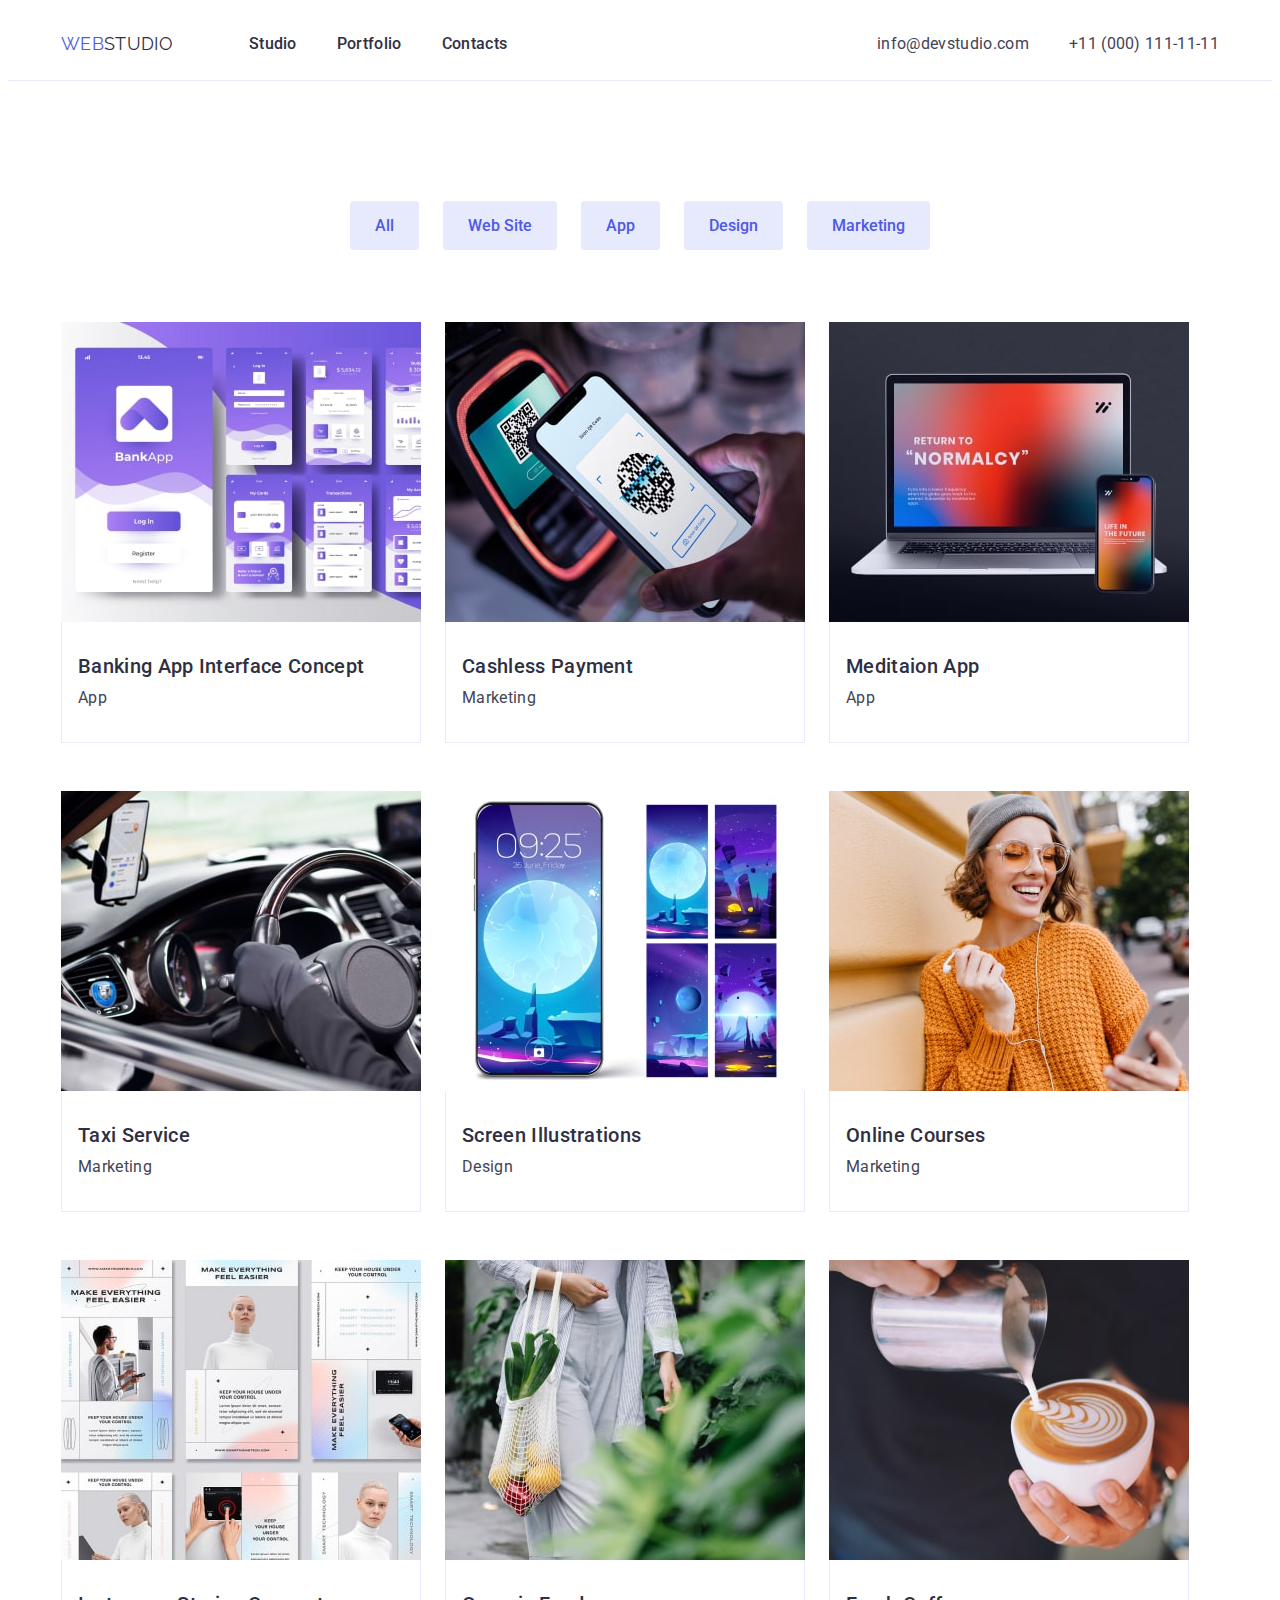
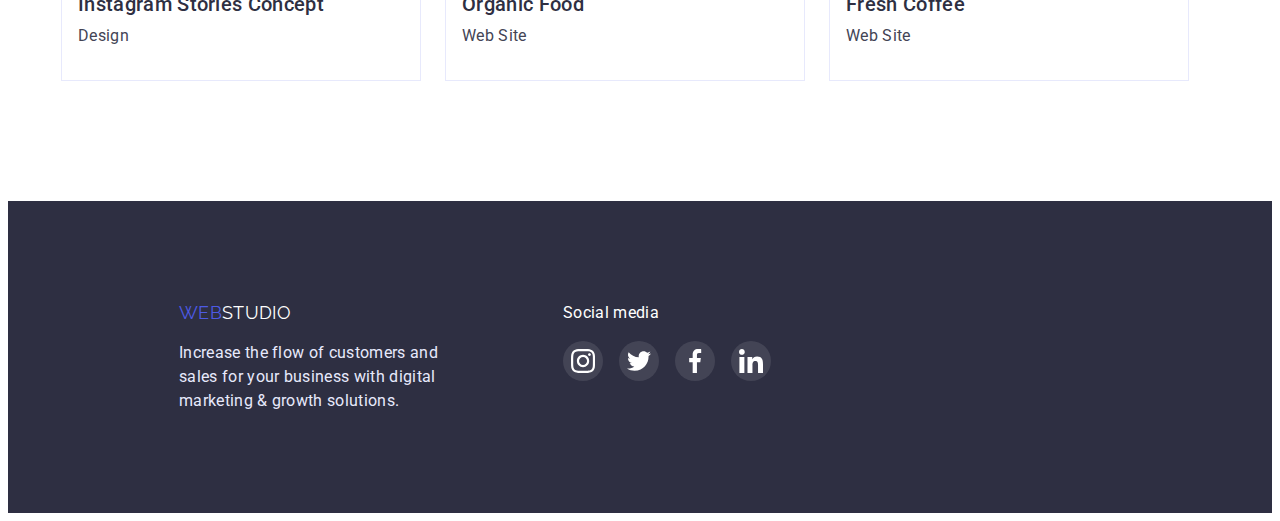
==== portfolio.html @ f692bac1 "Create portfolio.html" ====
<!DOCTYPE html>
<html lang="en">
	<head>
		<meta charset="UTF-8" />
		<meta http-equiv="X-UA-Compatible" content="IE=edge" />
		<meta name="viewport" content="width=device-width, initial-scale=1.0" />
		<title>WebStudio</title>
		<link
			rel="stylesheet"
			href="https://cdnjs.cloudflare.com/ajax/libs/modern-normalize/1.1.0/modern-normalize.min.css"
			integrity="sha512-wpPYUAdjBVSE4KJnH1VR1HeZfpl1ub8YT/NKx4PuQ5NmX2tKuGu6U/JRp5y+Y8XG2tV+wKQpNHVUX03MfMFn9Q=="
			crossorigin="anonymous"
			referrerpolicy="no-referrer"
		/>
		<link rel="preconnect" href="https://fonts.googleapis.com" />
		<link rel="preconnect" href="https://fonts.gstatic.com" crossorigin />
		<link rel="preconnect" href="https://fonts.googleapis.com" />
		<link rel="preconnect" href="https://fonts.gstatic.com" crossorigin />
		<link
			href="https://fonts.googleapis.com/css2?family=Raleway:wght@800&family=Roboto:wght@400;500;700;900&display=swap"
			rel="stylesheet"
		/>
		<link rel="stylesheet" href="./css/styles.css" />
	</head>
	<body>
		<header class="page-header">
			<div class="container header-container">
				<nav class="header-nav">
					<a href="./index.html" class="logo"> <span class="web-logo">Web</span>Studio</a>
					<ul class="nav-list">
						<li>
							<a href="./index.html" class="link-studio">Studio</a>
						</li>
						<li>
							<a href="portfolio.html" class="link-portfolio">Portfolio</a>
						</li>
						<li>
							<a href="" class="link-contacts">Contacts</a>
						</li>
					</ul>
				</nav>
				<address class="adress">
					<ul class="adress-list">
						<li>
							<a href="mailto:info@devstudio.com" class="link-mail">info@devstudio.com</a>
						</li>
						<li>
							<a href="tel:+110001111111" class="link-tel">+11 (000) 111-11-11</a>
						</li>
					</ul>
				</address>
			</div>
		</header>
		<main>
			<section class="portfolio">
				<div class="container portfolio-container">
					<h1 hidden>portfolio</h1>
					<ul class="button-list list">
						<li class="btn-item">
							<button type="button" class="link-btn">All</button>
						</li>
						<li class="btn-item">
							<button type="button" class="link-btn">Web Site</button>
						</li>
						<li class="btn-item">
							<button type="button" class="link-btn">App</button>
						</li>
						<li class="btn-item">
							<button type="button" class="link-btn">Design</button>
						</li>
						<li class="btn-item">
							<button type="button" class="link-btn">Marketing</button>
						</li class="btn-item">
					</ul>
				    <ul class="services-list list">
						<li class="services-item">
							<a href="" class="services-link link">
								<img src="./images/HW2/img-min.jpg" alt="photo Banking" width="360" height="300" />
								<div class="services-container">
									<h2 class="services-subtitle">Banking App Interface Concept</h2>
									<p class="services-text">App</p>
								</div>
							</a>
						</li>
						<li class="services-item">
							<a href="" class="services-link link">
								<img src="./images/HW2/img(1)-min.jpg" alt="photo Cashless Payment" width="360" height="300" />
								<div class="services-container">
									<h2 class="services-subtitle">Cashless Payment</h2>
									<p class="services-text">Marketing</p>
								</div>
							</a>
						</li>
						<li class="services-item">
							<a href="" class="services-link link">
								<img src="./images/HW2/img(2)-min.jpg" alt="photo Meditaion App" width="360" height="300" />
								<div class="services-container">
									<h2 class="services-subtitle">Meditaion App</h2>
									<p class="services-text">App</p>
								</div>
							</a>
						</li>
		                <li class="services-item">
							<a href="" class="services-link link">
								<img src="./images/HW2/img(3)-min.jpg" alt="photo Taxi Service" width="360" height="300" />
								<div class="services-container">
									<h2 class="services-subtitle">Taxi Service</h2>
									<p class="services-text">Marketing</p>
								</div>
							</a>
						</li>
						<li class="services-item">
							<a href="" class="services-link link">
								<img src="./images/HW2/img(4)-min.jpg" alt="photo Screen Illustrations" width="360" height="300" />
								<div class="services-container">
									<h2 class="services-subtitle">Screen Illustrations</h2>
									<p class="services-text">Design</p>
								</div>
							</a>
						</li>
						<li class="services-item">
							<a href="" class="services-link link">
								<img src="./images/HW2/img(5)-min.jpg" alt="photo Online Courses" width="360" height="300" />
								<div class="services-container">
									<h2 class="services-subtitle">Online Courses</h2>
									<p class="services-text">Marketing</p>
								</div>
							</a>
						</li>
					    <li class="services-item">
							<a href="" class="services-link link">
								<img src="./images/HW2/img(6)-min.jpg" alt="photo Instagram" width="360" height="300" />
								<div class="services-container">
									<h2 class="services-subtitle">Instagram Stories Concept</h2>
									<p class="services-text">Design</p>
								</div>
							</a>
						</li>
						<li class="services-item">
							<a href="" class="services-link link">
								<img src="./images/HW2/img(7)-min.jpg" alt="photo Organic Food" width="360" height="300" />
								<div class="services-container">
									<h2 class="services-subtitle">Organic Food</h2>
									<p class="services-text">Web Site</p>
								</div>
							</a>
						</li>
						<li class="services-item">
							<a href="" class="services-link link">
								<img src="./images/HW2/img(8)-min.jpg" alt="photo Fresh Coffee" width="360" height="300" />
								<div class="services-container">
									<h2 class="services-subtitle">Fresh Coffee</h2>
									<p class="services-text">Web Site</p>
								</div>
							</a>
						</li>
					</ul>
				</div>
			</section>
		</main>
		<footer class="footer">
			<div class="container footer-container">
				<div class="footer-logo-list list">
					<li class="footer-logo-item">
						<a href="./index.html" class="logo-down"><span class="web-logo">Web</span>Studio </a>
						<p class="footer-text">
							Increase the flow of customers and sales for your business with digital marketing & growth solutions.</p
						>
					</li>
				</div>
				<div class="footer-icon-list list">
					<p class="footer-icon-text">Social media</p>
					<div class="footer-icon-content">
						<li class="footer-icon-social-item">
							<a href="" class="footer-icon-social-link link">
								<svg class="footer-icon-social-icon" width="24" height="24">
									<use href="./images/our-team-icons.svg#icon-instagram"></use>
								</svg>
							</a>
						</li>
						<li class="footer-icon-social-item">
							<a href="" class="footer-icon-social-link link">
								<svg class="footer-icon-social-icon" width="24" height="24">
									<use href="./images/our-team-icons.svg#icon-twitter"></use>
								</svg>
							</a>
						</li>
						<li class="footer-icon-social-item">
							<a href="" class="footer-icon-social-link link">
								<svg class="footer-icon-social-icon" width="24" height="24">
									<use href="./images/our-team-icons.svg#icon-facebook"></use>
								</svg>
							</a>
						</li>
						<li class="footer-icon-social-item">
							<a href="" class="footer-icon-social-link link">
								<svg class="footer-icon-social-icon" width="24" height="24">
									<use href="./images/our-team-icons.svg#icon-linkedin"></use>
								</svg>
							</a>
						</li>
					</div>
				</div>
			</div>
		</footer>
	</body>
</html>
---- css/styles.css ----
body {
	background-color: #ffffff;
	color: #434455;
	font-family: Roboto, sans-serif;
	letter-spacing: 0.02em;
}
.container {
	width: 1158px;
	margin: 0 auto;
	padding-left: 15px;
	padding-right: 15px;
}
.list {
	list-style: none;
}
.link {
	text-decoration: none;
}
h1,
h2,
h3,
h4,
h5,
h6,
p {
	margin: 0;
}
ul {
	list-style: none;
	margin: 0;
	padding: 0;
}
img {
	display: block;
}
button {
	font-family: inherit;
}
.page-header {
	padding-top: 24px;
	padding-bottom: 24px;
	border-bottom: 1px solid #e7e9fc;
}
.header-container {
	display: flex;
}
.web-logo {
	text-transform: uppercase;
	text-decoration: none;
	color: #4d5ae5;
	font-family: Raleway, sans-serif;
	font-size: 18px;
	line-height: 1.33;
}
.web-logo:hover,
.web-logo:focus {
	color: #404bbf;
}
.web-logo:active {
	color: #404bbf;
}
.logo {
	text-transform: uppercase;
	text-decoration: none;
	color: #2e2f42;
	font-family: Raleway, sans-serif;
	font-size: 18px;
	line-height: 1.33;
	margin-right: 76px;
}
.logo:hover,
.logo:focus {
	color: #404bbf;
}
.logo:active {
	color: #404bbf;
}
.header-nav {
	display: flex;
	align-items: center;
}
.nav-list {
	display: flex;
	gap: 40px;
}
.link-studio {
	text-decoration: none;
	color: #2e2f42;
	font-weight: 500;
	font-size: 16px;
	line-height: 1.5;
}
.link-studio:hover,
.link-studio:focus {
	color: #404bbf;
}
.link-studio:active {
	color: #404bbf;
}
.link-portfolio {
	text-decoration: none;
	color: #2e2f42;
	font-weight: 500;
	font-size: 16px;
	line-height: 1.5;
}
.link-portfolio:hover,
.link-portfolio:focus {
	color: #404bbf;
}
.link-portfolio:active {
	color: #404bbf;
}
.link-contacts {
	text-decoration: none;
	color: #2e2f42;
	font-weight: 500;
	font-size: 16px;
	line-height: 1.5;
}
.link-contacts:hover,
.link-contacts:focus {
	color: #404bbf;
}
.link-contacts:active {
	color: #404bbf;
}
.adress {
	margin-left: auto;
}
.adress-list {
	display: flex;
	gap: 40px;
	align-items: center;
}
.link-mail {
	font-style: normal;
	text-decoration: none;
	color: #434455;
	font-size: 16px;
	line-height: 1.5;
}
.link-mail:hover,
.link-mail:focus {
	color: #404bbf;
}
.link-mail:active {
	color: #4d5ae5;
}
.link-tel {
	font-style: normal;
	text-decoration: none;
	color: #434455;
	font-size: 16px;
	line-height: 1.5;
}
.link-tel:hover,
.link-tel:focus {
	color: #404bbf;
}
.link-tel:active {
	color: #404bbf;
}

.hero {
	max-width: 1440px;
	background-color: #2e2f42;
	text-align: center;
	padding: 188px 0;
	margin-left: auto;
	margin-right: auto;
	background-image: linear-gradient(rgba(46, 47, 66, 0.7), rgba(46, 47, 66, 0.7)), url(../images/people-office.png);
	background-repeat: no-repeat;
	background-position: center;
}
.hero-container {
}
.hero-title {
	color: #ffffff;
	font-size: 56px;
	line-height: 1.07;
	text-align: center;
	width: 496px;
	margin-left: auto;
	margin-right: auto;
	margin-bottom: 48px;
}
.hero-btn {
	font-family: inherit;
	background-color: #4d5ae5;
	text-align: center;
	cursor: pointer;
	color: #ffffff;
	font-weight: 500;
	font-size: 16px;
	line-height: 1.5;
	padding: 16px 32px;
	border-radius: 4px;
	border: none;
}
.hero-btn:is(:hover, :focus) {
	background-color: #404bbf;
	color: #ffffff;
}
.hero-btn:active {
	background-color: #404bbf;
	color: #ffffff;
}
.skills {
	margin-top: 120px;
	padding: 0;
	height: 224px;
}
.skills-container {
	display: flex;
}
.skills-list {
	display: flex;
	flex-wrap: wrap;
	gap: 24px;
}
.skills-title {
	color: #2e2f42;
	font-weight: 500;
	font-size: 20px;
	line-height: 1.2;
	margin-bottom: 8px;
}
.skills-item {
	width: 264px;
	height: 104px;
	justify-content: space-between;
}
.skills-text {
	font-size: 16px;
	line-height: 1.5;
	letter-spacing: 0.02em;
	color: #434455;
	width: 264px;
	margin-top: 8px;
}
.skills-social-list {
	display: flex;
	justify-content: center;
	gap: 24px;
	margin-bottom: 8px;
}
.skills-social-item {
	width: 264px;
	height: 112px;
	background: #f4f4fd;
	border-radius: 4px;
}
.skills-social-link {
	display: flex;
	justify-content: center;
	align-items: center;
	width: 100%;
	height: 100%;
	color: #2e2f42;
}
.skills-social-link:is(:hover, :focus) {
	color: #404bbf;
}
.skills-social-icon {
	fill: currentColor;
}
.what-are-we-doing {
	margin: 120px 0;
}
.image {
	padding-top: 0;
}
.what-are-we-doing-container {
}
.what-are-we-doing-list {
	display: flex;
	text-align: center;
	flex-wrap: wrap;
	gap: 24px;
}
.what-are-we-doing-title {
	color: #2e2f42;
	font-size: 36px;
	line-height: 1.11;
	text-align: center;
	margin-bottom: 72px;
}
.our-team {
	background-color: #f4f4fd;
	padding: 120px 0;
}
.our-team-container {
	display: flex;
	align-items: center;
	flex-wrap: wrap;
	justify-content: center;
}
.our-team-title {
	color: #2e2f42;
	font-size: 36px;
	line-height: 1.11;
	text-align: center;
	margin-bottom: 72px;
}
.our-team-list {
	display: flex;
	gap: 24px;
	color: #2e2f42;
	font-size: 20px;
	line-height: 1.2;
}
.our-team-item {
	display: flex;
	flex-direction: column;
	justify-content: center;
	align-items: center;
	padding: 0px 0px 32px;
	gap: 32px;
	background: #ffffff;
	box-shadow: 0px 1px 6px rgba(46, 47, 66, 0.08), 0px 1px 1px rgba(46, 47, 66, 0.16), 0px 2px 1px rgba(46, 47, 66, 0.08);
	border-radius: 0px 0px 4px 4px;
}
.our-team-content {
	background-color: #ffffff;
}
.our-team-social-list {
	display: flex;
	justify-content: center;
	gap: 24px;
}
.our-team-social-item {
	width: 40px;
	height: 40px;
}
.our-team-social-link {
	display: flex;
	justify-content: center;
	align-items: center;
	width: 100%;
	height: 100%;
	border-radius: 50%;
	background-color: #4d5ae5;
	color: #f4f4fd;
}
.our-team-social-link:is(:hover, :focus) {
	background-color: #404bbf;
	color: #fff;
}
.our-team-social-icon {
	fill: currentColor;
}
.our-team-subtitle {
	font-weight: 500;
	font-size: 20px;
	line-height: 1.2;
	text-align: center;
	letter-spacing: 0.02em;
	color: #2e2f42;
	margin-bottom: 8px;
}
.our-team-text {
	font-size: 16px;
	line-height: 1.5;
	text-align: center;
	letter-spacing: 0.02em;
	color: #434455;
	margin-bottom: 8px;
}
.customers {
	padding: 130px 0 120px 0;
}
.customers-container {
}
.customers-title {
	color: #2e2f42;
	font-size: 36px;
	line-height: 1.11;
	text-align: center;
	margin-bottom: 72px;
}
.customers-list {
	display: flex;
	text-align: center;
	gap: 24px;
}
.customers-social-item {
	width: 168px;
	height: 88px;
}
.customers-social-link {
	display: flex;
	justify-content: center;
	align-items: center;
	width: 100%;
	height: 100%;
	background-color: #ffffff;
	color: #8e8f99;
	border: 1px solid #8e8f99;
	border-radius: 4px;
}
.customers-social-link:is(:hover, :focus) {
	color: #404bbf;
}
.customers-social-icon {
	fill: currentColor;
}
.footer {
	background-color: #2e2f42;
	padding: 100px 156px;
}
.footer-text {
	font-size: 16px;
	line-height: 1.5;
	letter-spacing: 0.02em;
	color: #e7e9fc;
	margin-top: 16px;
	width: 264px;
}
.footer-container {
	display: flex;
	gap: 120px;
}
.footer-logo-list {
	display: flex;
	align-items: center;
}
.footer-logo-item {
}
.footer-icon-list {
}
.footer-icon-text {
	font-size: 16px;
	line-height: 1.5;
	letter-spacing: 0.02em;
	color: #ffffff;
	margin-bottom: 16px;
}
.footer-icon-content {
	display: flex;
	justify-content: center;
	gap: 16px;
}
.footer-icon-social-item {
	width: 40px;
	height: 40px;
}
.footer-icon-social-link {
	display: flex;
	justify-content: center;
	align-items: center;
	width: 100%;
	height: 100%;
	border-radius: 50%;
	background-color: rgba(255, 255, 255, 0.1);
	color: #ffffff;
}
.footer-icon-social-link:is(:hover, :focus) {
	background-color: #31d0aa;
	color: #fff;
}
.footer-icon-social-icon {
	fill: currentColor;
}

.portfolio {
	padding: 120px 0;
}
.portfolio-container {
}
.button-list {
	display: flex;
	gap: 24px;
	justify-content: center;
	margin-bottom: 72px;
}
.btn-item {
}
.btn-item:is(:hover, :focus) {
	box-shadow: 0px 3px 1px rgba(0, 0, 0, 0.1), 0px 2px 1px rgba(0, 0, 0, 0.08), 0px 2px 2px rgba(0, 0, 0, 0.12);
	border-radius: 4px;
}
.link-btn {
	font-family: inherit;
	background-color: #e7e9fc;
	color: #4d5ae5;
	cursor: pointer;
	font-weight: 500;
	font-size: 16px;
	line-height: 1.5;
	padding: 12px 24px;
	border: 1px solid #e7e9fc;
	border-radius: 4px;
	border-bottom: none;
}
.link-btn:hover,
.link-btn:focus {
	background-color: #404bbf;
	color: #ffffff;
}
.link-btn:active {
	background-color: #404bbf;
	color: #ffffff;
}
.services-link {
}
.services-link:is(:hover, :focus) {
	box-shadow: 0px 1px 6px rgba(46, 47, 66, 0.08), 0px 1px 1px rgba(46, 47, 66, 0.16), 0px 2px 1px rgba(46, 47, 66, 0.08);
}
.services-list {
	display: flex;
	flex-wrap: wrap;
	gap: 48px 24px;
}
.services-item {
}
.services-container {
	padding: 32px 16px;
	border-left: 1px solid #e7e9fc;
	border-bottom: 1px solid #e7e9fc;
	border-right: 1px solid #e7e9fc;
}
.services-subtitle {
	font-weight: 500;
	font-size: 20px;
	line-height: 1.2;
	color: #2e2f42;
}
.services-text {
	font-size: 16px;
	line-height: 1.5;
	color: #434455;
	margin-top: 8px;
}
.logo-down {
	text-transform: uppercase;
	text-decoration: none;
	color: #ffffff;
	font-family: Raleway, sans-serif;
	font-size: 18px;
	line-height: 1.33;
}
.logo-down:hover,
.logo-down:focus {
	color: #404bbf;
}
.logo-down:active {
	color: #404bbf;
}
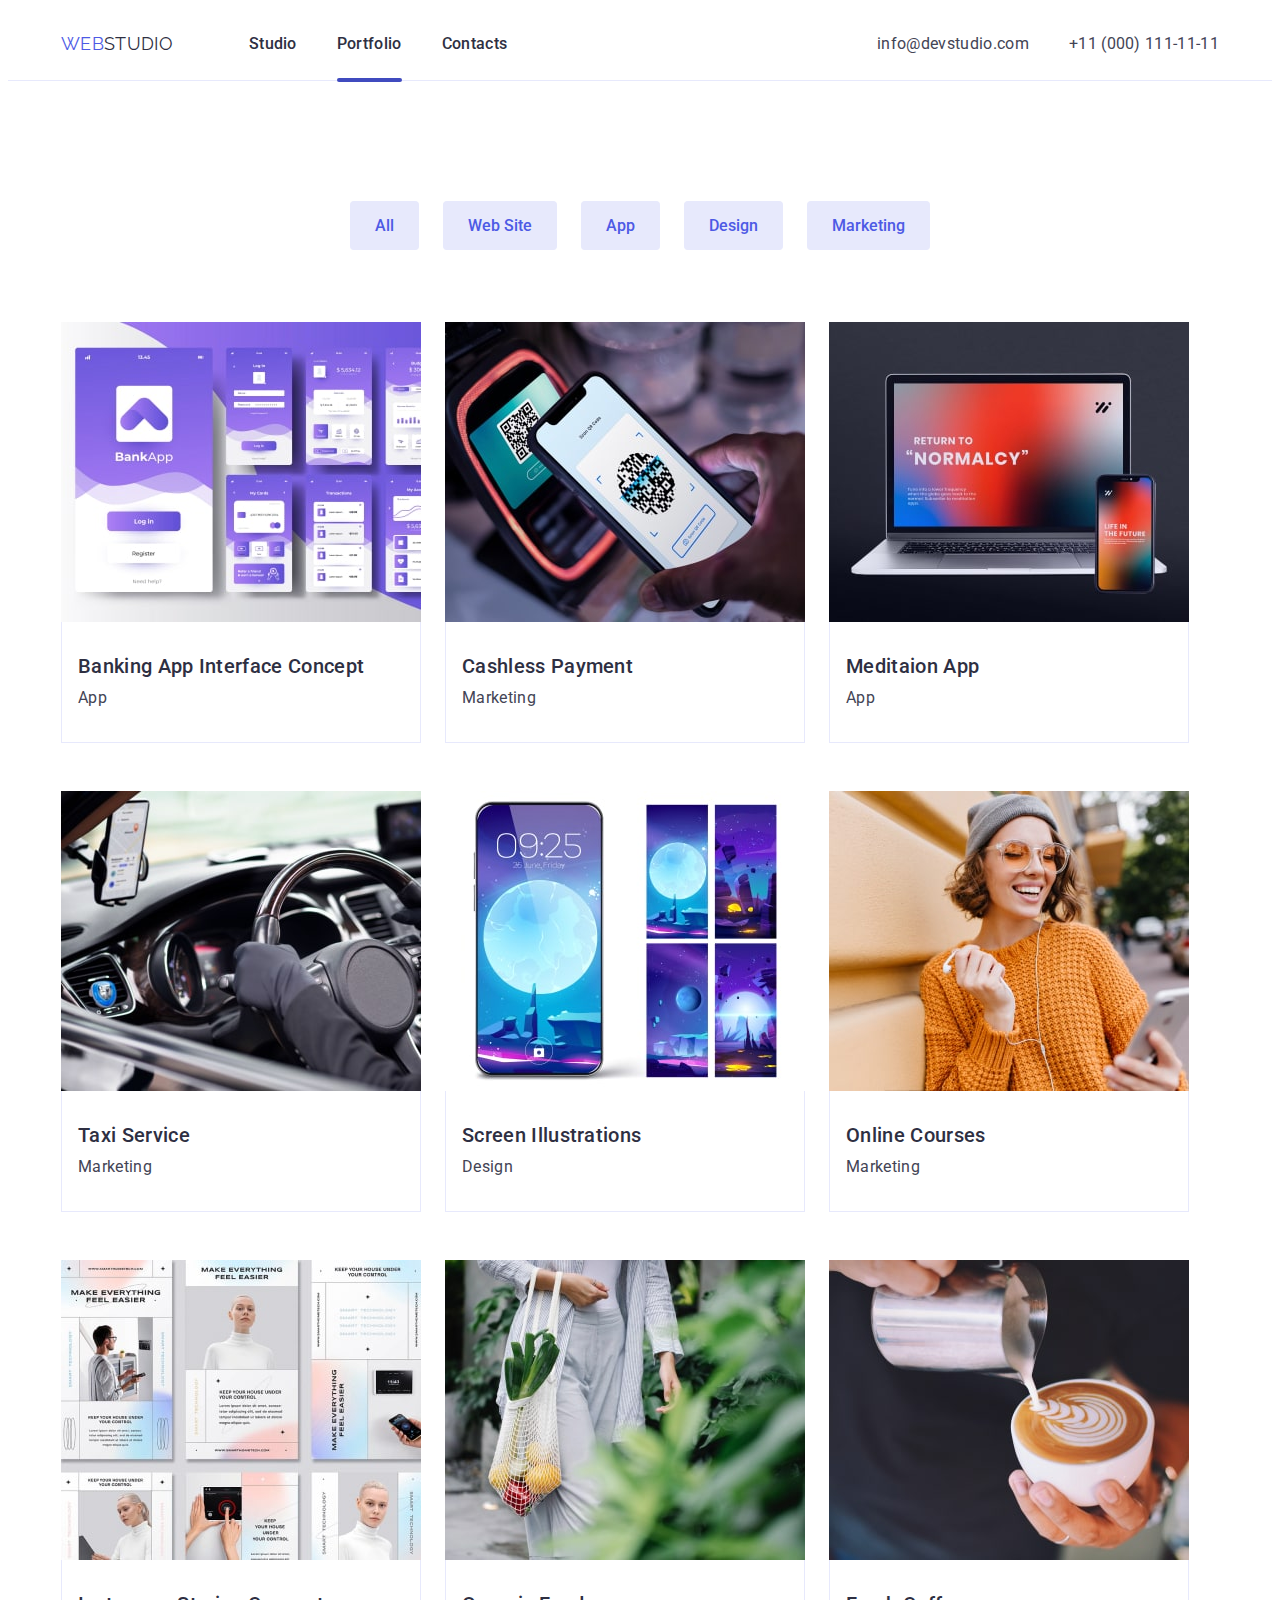
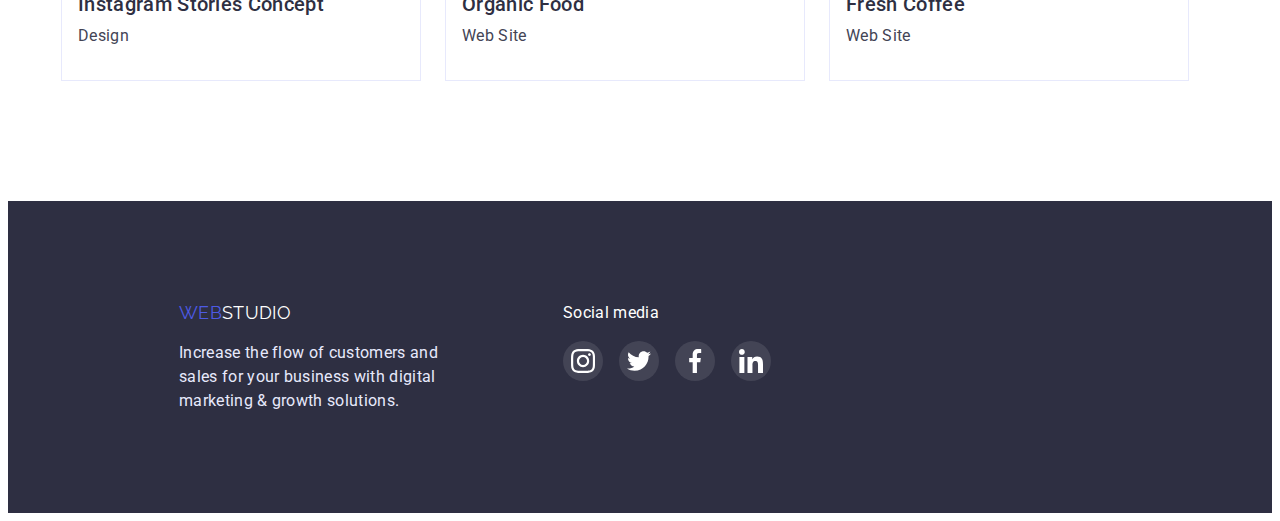
==== commit 989c38f1: "Update portfolio.html" ====
--- a/portfolio.html
+++ b/portfolio.html
@@ -29,13 +29,13 @@
 					<a href="./index.html" class="logo"> <span class="web-logo">Web</span>Studio</a>
 					<ul class="nav-list">
 						<li>
-							<a href="./index.html" class="link-studio">Studio</a>
-						</li>
-						<li>
-							<a href="portfolio.html" class="link-portfolio">Portfolio</a>
-						</li>
-						<li>
-							<a href="" class="link-contacts">Contacts</a>
+							<a href="./index.html" class="header-link">Studio</a>
+						</li>
+						<li>
+							<a href="./portfolio.html" class="header-link active">Portfolio</a>
+						</li>
+						<li>
+							<a href="" class="header-link">Contacts</a>
 						</li>
 					</ul>
 				</nav>
@@ -75,7 +75,11 @@
 				    <ul class="services-list list">
 						<li class="services-item">
 							<a href="" class="services-link link">
+								<div class="services-top-wrap">
 								<img src="./images/HW2/img-min.jpg" alt="photo Banking" width="360" height="300" />
+								<p class="services-overlay-text">14 Stylish and User-Friendly App Design Concepts · Task Manager App · Calorie Tracker App · Exotic Fruit Ecommerce App · Cloud Storage App
+                                </p>
+							    </div>
 								<div class="services-container">
 									<h2 class="services-subtitle">Banking App Interface Concept</h2>
 									<p class="services-text">App</p>
@@ -84,7 +88,11 @@
 						</li>
 						<li class="services-item">
 							<a href="" class="services-link link">
+								<div class="services-top-wrap">
 								<img src="./images/HW2/img(1)-min.jpg" alt="photo Cashless Payment" width="360" height="300" />
+								<p class="services-overlay-text">14 Stylish and User-Friendly App Design Concepts · Task Manager App · Calorie Tracker App · Exotic Fruit Ecommerce App · Cloud Storage App
+                                </p>
+							    </div>
 								<div class="services-container">
 									<h2 class="services-subtitle">Cashless Payment</h2>
 									<p class="services-text">Marketing</p>
@@ -93,7 +101,11 @@
 						</li>
 						<li class="services-item">
 							<a href="" class="services-link link">
+								<div class="services-top-wrap">
 								<img src="./images/HW2/img(2)-min.jpg" alt="photo Meditaion App" width="360" height="300" />
+								<p class="services-overlay-text">14 Stylish and User-Friendly App Design Concepts · Task Manager App · Calorie Tracker App · Exotic Fruit Ecommerce App · Cloud Storage App
+                                </p>
+							    </div>
 								<div class="services-container">
 									<h2 class="services-subtitle">Meditaion App</h2>
 									<p class="services-text">App</p>
@@ -102,7 +114,11 @@
 						</li>
 		                <li class="services-item">
 							<a href="" class="services-link link">
-								<img src="./images/HW2/img(3)-min.jpg" alt="photo Taxi Service" width="360" height="300" />
+								<div class="services-top-wrap">
+					            <img src="./images/HW2/img(3)-min.jpg" alt="photo Taxi Service" width="360" height="300" />
+								<p class="services-overlay-text">14 Stylish and User-Friendly App Design Concepts · Task Manager App · Calorie Tracker App · Exotic Fruit Ecommerce App · Cloud Storage App
+                                </p>
+							    </div>
 								<div class="services-container">
 									<h2 class="services-subtitle">Taxi Service</h2>
 									<p class="services-text">Marketing</p>
@@ -111,7 +127,11 @@
 						</li>
 						<li class="services-item">
 							<a href="" class="services-link link">
+								<div class="services-top-wrap">
 								<img src="./images/HW2/img(4)-min.jpg" alt="photo Screen Illustrations" width="360" height="300" />
+								<p class="services-overlay-text">14 Stylish and User-Friendly App Design Concepts · Task Manager App · Calorie Tracker App · Exotic Fruit Ecommerce App · Cloud Storage App
+                                </p>
+							    </div>
 								<div class="services-container">
 									<h2 class="services-subtitle">Screen Illustrations</h2>
 									<p class="services-text">Design</p>
@@ -120,7 +140,11 @@
 						</li>
 						<li class="services-item">
 							<a href="" class="services-link link">
+								<div class="services-top-wrap">
 								<img src="./images/HW2/img(5)-min.jpg" alt="photo Online Courses" width="360" height="300" />
+								<p class="services-overlay-text">14 Stylish and User-Friendly App Design Concepts · Task Manager App · Calorie Tracker App · Exotic Fruit Ecommerce App · Cloud Storage App
+                                </p>
+							    </div>
 								<div class="services-container">
 									<h2 class="services-subtitle">Online Courses</h2>
 									<p class="services-text">Marketing</p>
@@ -129,7 +153,11 @@
 						</li>
 					    <li class="services-item">
 							<a href="" class="services-link link">
+								<div class="services-top-wrap">
 								<img src="./images/HW2/img(6)-min.jpg" alt="photo Instagram" width="360" height="300" />
+								<p class="services-overlay-text">14 Stylish and User-Friendly App Design Concepts · Task Manager App · Calorie Tracker App · Exotic Fruit Ecommerce App · Cloud Storage App
+                                </p>
+							    </div>
 								<div class="services-container">
 									<h2 class="services-subtitle">Instagram Stories Concept</h2>
 									<p class="services-text">Design</p>
@@ -138,7 +166,11 @@
 						</li>
 						<li class="services-item">
 							<a href="" class="services-link link">
+								<div class="services-top-wrap">
 								<img src="./images/HW2/img(7)-min.jpg" alt="photo Organic Food" width="360" height="300" />
+								<p class="services-overlay-text">14 Stylish and User-Friendly App Design Concepts · Task Manager App · Calorie Tracker App · Exotic Fruit Ecommerce App · Cloud Storage App
+                                </p>
+							    </div>
 								<div class="services-container">
 									<h2 class="services-subtitle">Organic Food</h2>
 									<p class="services-text">Web Site</p>
@@ -147,7 +179,11 @@
 						</li>
 						<li class="services-item">
 							<a href="" class="services-link link">
+								<div class="services-top-wrap">
 								<img src="./images/HW2/img(8)-min.jpg" alt="photo Fresh Coffee" width="360" height="300" />
+								<p class="services-overlay-text">14 Stylish and User-Friendly App Design Concepts · Task Manager App · Calorie Tracker App · Exotic Fruit Ecommerce App · Cloud Storage App
+                                </p>
+							    </div>
 								<div class="services-container">
 									<h2 class="services-subtitle">Fresh Coffee</h2>
 									<p class="services-text">Web Site</p>
--- a/css/styles.css
+++ b/css/styles.css
@@ -32,6 +32,8 @@
 }
 img {
 	display: block;
+	width: 100%;
+	height: auto;
 }
 button {
 	font-family: inherit;
@@ -83,47 +85,32 @@
 	display: flex;
 	gap: 40px;
 }
-.link-studio {
+.header-link {
 	text-decoration: none;
 	color: #2e2f42;
 	font-weight: 500;
 	font-size: 16px;
 	line-height: 1.5;
-}
-.link-studio:hover,
-.link-studio:focus {
-	color: #404bbf;
-}
-.link-studio:active {
-	color: #404bbf;
-}
-.link-portfolio {
-	text-decoration: none;
-	color: #2e2f42;
-	font-weight: 500;
-	font-size: 16px;
-	line-height: 1.5;
-}
-.link-portfolio:hover,
-.link-portfolio:focus {
-	color: #404bbf;
-}
-.link-portfolio:active {
-	color: #404bbf;
-}
-.link-contacts {
-	text-decoration: none;
-	color: #2e2f42;
-	font-weight: 500;
-	font-size: 16px;
-	line-height: 1.5;
-}
-.link-contacts:hover,
-.link-contacts:focus {
-	color: #404bbf;
-}
-.link-contacts:active {
-	color: #404bbf;
+	position: relative;
+	transition: color;
+}
+.header-link:hover,
+.header-link:focus {
+	color: #404bbf;
+}
+.header-link:active {
+	color: #404bbf;
+}
+.header-link.active::after {
+	content: "";
+	position: absolute;
+	width: 100%;
+	height: 4px;
+	left: 0px;
+	top: 44px;
+	background: #404bbf;
+	border-radius: 2px;
+	bottom: 0;
 }
 .adress {
 	margin-left: auto;
@@ -514,6 +501,9 @@
 }
 .services-item {
 }
+.services-item:hover .services-overlay-text {
+	transform: translateY(0);
+}
 .services-container {
 	padding: 32px 16px;
 	border-left: 1px solid #e7e9fc;
@@ -532,6 +522,25 @@
 	color: #434455;
 	margin-top: 8px;
 }
+.services-top-wrap {
+	position: relative;
+	overflow: hidden;
+}
+.services-overlay-text {
+	color: #f4f4fd;
+	background-color: rgba(77, 90, 229, 1);
+	padding: 40px 32px;
+	position: absolute;
+	top: 0;
+	left: 0;
+	width: 100%;
+	height: 100%;
+	transform: translateY(100%);
+	transition: transform 250ms linear;
+	animation: cubic-bezier(0.4, 0, 0.2, 1);
+	overflow: auto;
+}
+
 .logo-down {
 	text-transform: uppercase;
 	text-decoration: none;
@@ -547,3 +556,43 @@
 .logo-down:active {
 	color: #404bbf;
 }
+.backdrop {
+	width: 100%;
+	height: 100%;
+	background-color: rgba(0, 0, 0, 0.5);
+	position: fixed;
+	top: 0;
+	left: 0;
+	transition: opacity 250ms linear, visibility 250ms linear;
+	animation: cubic-bezier(0.4, 0, 0.2, 1);
+}
+.modal {
+	width: 408px;
+	min-height: 576px;
+	padding: 24px;
+	background-color: rgba(252, 252, 252, 1);
+	border-radius: 4px;
+	position: absolute;
+	top: 50%;
+	left: 50%;
+	transform: translate(-50%, -50%) scale(1);
+	transition: transform 250ms linear;
+	animation: cubic-bezier(0.4, 0, 0.2, 1);
+}
+.modal-close {
+	width: 24px;
+	height: 24px;
+	background-color: #e7e9fc;
+	border: 1px solid rgba(0, 0, 0, 0.1);
+	border-radius: 50%;
+	display: block;
+	margin-left: auto;
+}
+.is-hidden {
+	opacity: 0;
+	visibility: hidden;
+	pointer-events: none;
+}
+.backdrop.is-hidden.modal {
+	transform: translate(-50%, -50%) scale(0);
+}
